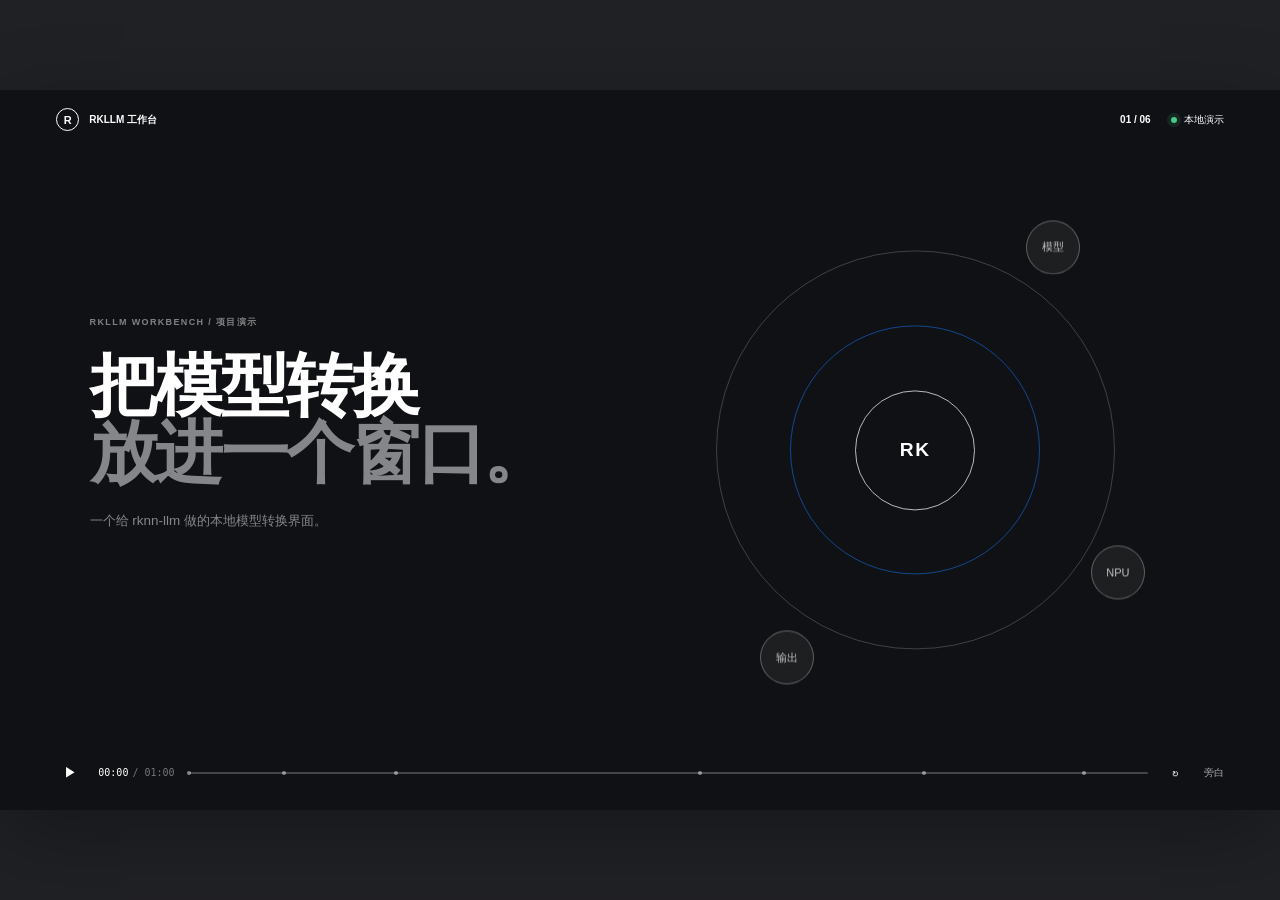
==== promo/index.html @ f56ad66c "新增项目宣传页动画" ====
<!doctype html>
<html lang="zh-CN">
  <head>
    <meta charset="utf-8" />
    <meta name="viewport" content="width=device-width, initial-scale=1" />
    <meta name="theme-color" content="#101114" />
    <title>RKLLM 工作台 | 项目演示</title>
    <link rel="stylesheet" href="style.css" />
  </head>
  <body>
    <main class="presentation" id="presentation" aria-label="RKLLM 工作台项目演示">
      <header class="topbar">
        <a class="brand" href="https://github.com/lhxll07/rknn-llm-gui" target="_blank" rel="noreferrer">
          <span class="brand-mark">R</span>
          <span>RKLLM 工作台</span>
        </a>
        <div class="topbar-meta">
          <span id="scene-counter">01 / 06</span>
          <span class="local-mark"><i></i> 本地演示</span>
        </div>
      </header>

      <section class="stage" id="stage">
        <article class="scene scene-intro is-active" data-start="0" data-end="6">
          <div class="intro-copy">
            <p class="eyebrow">RKLLM WORKBENCH / 项目演示</p>
            <h1>把模型转换<br /><span>放进一个窗口。</span></h1>
            <p class="intro-lead">一个给 rknn-llm 做的本地模型转换界面。</p>
          </div>
          <div class="intro-orbit" aria-hidden="true">
            <div class="orbit-ring ring-one"></div>
            <div class="orbit-ring ring-two"></div>
            <div class="orbit-core">RK</div>
            <span class="orbit-label label-model">模型</span>
            <span class="orbit-label label-device">NPU</span>
            <span class="orbit-label label-output">输出</span>
          </div>
        </article>

        <article class="scene scene-setup" data-start="6" data-end="13">
          <div class="section-copy">
            <p class="eyebrow">从选择开始</p>
            <h2>模型、平台、量化。<br /><em>放在同一个流程里。</em></h2>
            <p>路径不再散落在命令和配置文件之间。</p>
          </div>
          <div class="setup-rail" aria-label="转换设置演示">
            <div class="rail-item rail-model">
              <span class="rail-index">01</span>
              <div><small>模型目录</small><strong>Qwen3.5-0.8B</strong></div>
              <span class="rail-check">✓</span>
            </div>
            <div class="rail-item rail-platform">
              <span class="rail-index">02</span>
              <div><small>目标平台</small><strong>RK3588</strong></div>
              <span class="rail-check">✓</span>
            </div>
            <div class="rail-item rail-quant">
              <span class="rail-index">03</span>
              <div><small>量化方式</small><strong>W8A8</strong></div>
              <span class="rail-check">✓</span>
            </div>
          </div>
        </article>

        <article class="scene scene-text" data-start="13" data-end="32">
          <div class="section-copy scene-copy-light">
            <p class="eyebrow">文本模型</p>
            <h2>选好参数，<br /><em>开始转换。</em></h2>
            <p>日志和状态都在眼前。</p>
          </div>
          <div class="workbench mock-text-workbench" aria-label="文本模型转换界面演示">
            <div class="mock-window-bar">
              <span class="window-dots"><i></i><i></i><i></i></span>
              <span>RKLLM 工作台</span>
              <span class="window-status">本地运行</span>
            </div>
            <div class="mock-window-body">
              <aside class="mock-sidebar">
                <div class="mock-sidebar-title">模型转换</div>
                <div class="mock-field selected-field">
                  <small>模型目录</small>
                  <strong>/models/Qwen3.5-0.8B</strong>
                </div>
                <div class="mock-field">
                  <small>目标平台预设</small>
                  <strong>RK3588 <b>⌄</b></strong>
                </div>
                <div class="mock-field">
                  <small>量化方式</small>
                  <strong>W8A8 <b>⌄</b></strong>
                </div>
                <div class="mock-action">开始转换 <span>↗</span></div>
              </aside>
              <section class="mock-log-panel">
                <div class="mock-panel-heading"><span>任务日志</span><b>转换中</b></div>
                <div class="mock-log">
                  <p class="log-line">$ 加载模型：Qwen3.5-0.8B</p>
                  <p class="log-line">✓ 读取校准数据</p>
                  <p class="log-line">✓ 构建 RKLLM 模型</p>
                  <p class="log-line">正在导出：model.rkllm</p>
                  <p class="log-line log-done">转换完成。</p>
                </div>
                <div class="mock-progress"><span></span></div>
              </section>
            </div>
          </div>
        </article>

        <article class="scene scene-vision" data-start="32" data-end="46">
          <div class="section-copy">
            <p class="eyebrow">视觉模型</p>
            <h2>视觉部分，<br /><em>也放进来。</em></h2>
            <p>同一套界面，完成视觉和语言两部分转换。</p>
          </div>
          <div class="vision-flow" aria-label="视觉模型转换流程">
            <div class="flow-node node-model"><small>输入</small><strong>Qwen3.5</strong><span>模型目录</span></div>
            <div class="flow-line line-one"><i></i></div>
            <div class="flow-node node-onnx"><small>视觉导出</small><strong>ONNX</strong><span>视觉模型</span></div>
            <div class="flow-line line-two"><i></i></div>
            <div class="flow-node node-rknn"><small>芯片转换</small><strong>RKNN</strong><span>RK3588</span></div>
            <div class="flow-branch"><i></i></div>
            <div class="flow-node node-rkllm"><small>语言导出</small><strong>RKLLM</strong><span>量化模型</span></div>
          </div>
        </article>

        <article class="scene scene-recording" data-start="46" data-end="56">
          <div class="section-copy scene-copy-light recording-copy">
            <p class="eyebrow">实际操作</p>
            <h2>从界面开始，<br /><em>到文件结束。</em></h2>
            <p>真实录屏可以放在这里，和动画使用同一套画面比例。</p>
          </div>
          <div class="recording-frame">
            <div class="recording-label"><i></i> 实录片段</div>
            <video id="recording" muted playsinline preload="metadata">
              <source src="assets/workbench-demo.mp4" type="video/mp4" />
            </video>
            <div class="recording-fallback">
              <div class="fallback-top"><span>RKLLM 工作台</span><b>视觉模型</b></div>
              <div class="fallback-content">
                <span class="fallback-chip">Qwen3.5</span>
                <span class="fallback-arrow">→</span>
                <span class="fallback-chip">ONNX</span>
                <span class="fallback-arrow">→</span>
                <span class="fallback-chip">RKNN</span>
                <span class="fallback-arrow">+</span>
                <span class="fallback-chip">RKLLM</span>
              </div>
              <small>将 assets/workbench-demo.mp4 替换为真实录屏</small>
            </div>
          </div>
        </article>

        <article class="scene scene-outro" data-start="56" data-end="60">
          <div class="outro-copy">
            <p class="eyebrow">RKLLM WORKBENCH</p>
            <h2>先把常用流程<br /><span>做简单。</span></h2>
            <p>开源 · 本地运行 · 持续迭代</p>
            <a class="github-link" href="https://github.com/lhxll07/rknn-llm-gui" target="_blank" rel="noreferrer">
              github.com/lhxll07/rknn-llm-gui <span>↗</span>
            </a>
          </div>
          <div class="outro-files" aria-hidden="true">
            <div class="file-card file-onnx"><small>视觉模型</small><strong>model.onnx</strong></div>
            <div class="file-card file-rknn"><small>目标平台</small><strong>model.rknn</strong></div>
            <div class="file-card file-rkllm"><small>语言模型</small><strong>model.rkllm</strong></div>
          </div>
        </article>
      </section>

      <footer class="controls" aria-label="演示控制">
        <button class="icon-button" id="play-button" type="button" aria-label="播放" title="播放">
          <span class="play-icon">▶</span><span class="pause-icon">Ⅱ</span>
        </button>
        <div class="time-readout"><span id="current-time">00:00</span><span>/ 01:00</span></div>
        <div class="timeline" id="timeline" role="slider" aria-label="演示进度" aria-valuemin="0" aria-valuemax="60" aria-valuenow="0" tabindex="0">
          <div class="timeline-track"><span id="timeline-progress"></span></div>
          <div class="timeline-markers" aria-hidden="true"><i style="left: 0%"></i><i style="left: 10%"></i><i style="left: 21.66%"></i><i style="left: 53.33%"></i><i style="left: 76.66%"></i><i style="left: 93.33%"></i></div>
        </div>
        <button class="icon-button" id="replay-button" type="button" aria-label="重新播放" title="重新播放">↻</button>
        <button class="sound-button" id="sound-button" type="button" aria-label="旁白提示" title="旁白提示">旁白</button>
      </footer>
    </main>
    <audio id="voiceover" preload="auto">
      <source src="assets/voiceover.mp3" type="audio/mpeg" />
    </audio>
    <script src="script.js"></script>
  </body>
</html>
---- promo/style.css ----
:root {
  --ink: #101114;
  --ink-soft: #17191e;
  --paper: #f5f5f7;
  --paper-warm: #f1eee8;
  --muted: #86878c;
  --line: rgba(16, 17, 20, 0.14);
  --white-line: rgba(255, 255, 255, 0.18);
  --blue: #1677ff;
  --green: #47c78a;
  --ease: cubic-bezier(0.22, 1, 0.36, 1);
}

* {
  box-sizing: border-box;
}

html,
body {
  width: 100%;
  min-height: 100%;
  margin: 0;
}

body {
  display: grid;
  min-height: 100svh;
  place-items: center;
  overflow: hidden;
  background: #202125;
  color: var(--ink);
  font-family: -apple-system, BlinkMacSystemFont, "SF Pro Display", "Segoe UI", sans-serif;
  letter-spacing: 0;
}

button,
a {
  font: inherit;
}

button {
  cursor: pointer;
}

.presentation {
  position: relative;
  width: min(100vw, 177.7778vh);
  height: min(56.25vw, 100vh);
  min-width: 720px;
  min-height: 405px;
  overflow: hidden;
  background: var(--paper);
  box-shadow: 0 24px 80px rgba(0, 0, 0, 0.3);
  isolation: isolate;
}

.topbar {
  position: absolute;
  z-index: 20;
  top: 0;
  right: 0;
  left: 0;
  display: flex;
  align-items: center;
  justify-content: space-between;
  height: 8.2%;
  padding: 0 4.4%;
  color: var(--ink);
  font-size: clamp(10px, 0.72vw, 14px);
  font-weight: 600;
  transition: color 600ms var(--ease);
}

.presentation:has(.scene-intro.is-active) .topbar,
.presentation:has(.scene-text.is-active) .topbar,
.presentation:has(.scene-recording.is-active) .topbar,
.presentation:has(.scene-outro.is-active) .topbar {
  color: #fff;
}

.brand {
  display: inline-flex;
  align-items: center;
  gap: 10px;
  color: inherit;
  text-decoration: none;
}

.brand-mark {
  display: grid;
  width: 23px;
  height: 23px;
  place-items: center;
  border: 1px solid currentColor;
  border-radius: 50%;
  font-size: 11px;
  font-weight: 700;
}

.topbar-meta {
  display: flex;
  align-items: center;
  gap: 20px;
  color: currentColor;
  font-variant-numeric: tabular-nums;
}

.local-mark {
  display: inline-flex;
  align-items: center;
  gap: 7px;
  color: currentColor;
  font-weight: 500;
}

.local-mark i,
.recording-label i {
  display: inline-block;
  width: 6px;
  height: 6px;
  border-radius: 50%;
  background: var(--green);
  box-shadow: 0 0 0 4px rgba(71, 199, 138, 0.12);
}

.stage {
  position: absolute;
  inset: 0;
}

.scene {
  position: absolute;
  inset: 0;
  display: grid;
  align-items: center;
  padding: 9% 7% 12%;
  opacity: 0;
  pointer-events: none;
  transform: scale(1.015);
  transition: opacity 650ms var(--ease), transform 900ms var(--ease), background-color 650ms var(--ease);
}

.scene.is-active {
  z-index: 2;
  opacity: 1;
  pointer-events: auto;
  transform: scale(1);
}

.scene-intro,
.scene-text,
.scene-recording,
.scene-outro {
  color: #fff;
  background: var(--ink);
}

.scene-setup {
  background: var(--paper-warm);
}

.scene-vision {
  background: var(--paper);
}

.scene-copy-light {
  color: #fff;
}

.intro-copy,
.outro-copy {
  position: relative;
  z-index: 2;
  max-width: 52%;
}

.eyebrow {
  margin: 0 0 24px;
  color: var(--muted);
  font-size: clamp(9px, 0.7vw, 13px);
  font-weight: 700;
  letter-spacing: 0.15em;
  line-height: 1.2;
  text-transform: uppercase;
}

.scene-intro .eyebrow,
.scene-text .eyebrow,
.scene-recording .eyebrow,
.scene-outro .eyebrow {
  color: rgba(255, 255, 255, 0.47);
}

h1,
h2,
p {
  margin-top: 0;
}

h1,
h2 {
  font-weight: 600;
  letter-spacing: -0.035em;
}

h1 {
  margin-bottom: 24px;
  font-size: clamp(42px, 5.3vw, 102px);
  line-height: 0.99;
}

h1 span,
h2 em {
  color: #85868a;
  font-style: normal;
}

h2 {
  margin-bottom: 20px;
  font-size: clamp(34px, 4vw, 76px);
  line-height: 1.02;
}

.intro-lead,
.section-copy > p:last-child,
.outro-copy > p:last-of-type {
  color: var(--muted);
  font-size: clamp(13px, 1.05vw, 20px);
  line-height: 1.5;
}

.intro-copy,
.section-copy,
.outro-copy {
  animation: copy-in 900ms 180ms var(--ease) both;
}

@keyframes copy-in {
  from { opacity: 0; transform: translateY(22px); }
  to { opacity: 1; transform: translateY(0); }
}

.intro-orbit {
  position: absolute;
  top: 50%;
  right: 9%;
  width: 39%;
  aspect-ratio: 1;
  transform: translateY(-50%);
}

.orbit-ring {
  position: absolute;
  inset: 10%;
  border: 1px solid rgba(255, 255, 255, 0.2);
  border-radius: 50%;
  animation: orbit-turn 16s linear infinite;
}

.ring-two {
  inset: 25%;
  border-color: rgba(22, 119, 255, 0.52);
  animation-direction: reverse;
  animation-duration: 11s;
}

.orbit-core {
  position: absolute;
  inset: 38%;
  display: grid;
  place-items: center;
  border: 1px solid rgba(255, 255, 255, 0.7);
  border-radius: 50%;
  color: #fff;
  font-size: clamp(12px, 1.5vw, 28px);
  font-weight: 600;
  letter-spacing: 0.08em;
}

.orbit-label {
  position: absolute;
  display: grid;
  place-items: center;
  width: 54px;
  height: 54px;
  border: 1px solid rgba(255, 255, 255, 0.3);
  border-radius: 50%;
  background: rgba(255, 255, 255, 0.06);
  color: rgba(255, 255, 255, 0.75);
  font-size: 11px;
  backdrop-filter: blur(10px);
}

.label-model { top: 4%; right: 17%; }
.label-device { right: 4%; bottom: 20%; }
.label-output { bottom: 3%; left: 19%; }

@keyframes orbit-turn {
  to { transform: rotate(360deg); }
}

.section-copy {
  position: relative;
  z-index: 3;
  max-width: 35%;
}

.setup-rail {
  position: absolute;
  top: 50%;
  right: 8%;
  display: flex;
  width: 50%;
  flex-direction: column;
  gap: 12px;
  transform: translateY(-50%);
}

.rail-item {
  display: flex;
  align-items: center;
  gap: 18px;
  padding: 21px 24px;
  border: 1px solid rgba(16, 17, 20, 0.14);
  border-radius: 16px;
  background: rgba(255, 255, 255, 0.56);
  box-shadow: 0 12px 30px rgba(67, 61, 47, 0.06);
  opacity: 0;
  transform: translateX(30px);
}

.scene-setup.is-active .rail-item {
  animation: rail-in 700ms var(--ease) forwards;
}

.scene-setup.is-active .rail-platform { animation-delay: 180ms; }
.scene-setup.is-active .rail-quant { animation-delay: 360ms; }

@keyframes rail-in {
  to { opacity: 1; transform: translateX(0); }
}

.rail-index {
  color: #98938a;
  font-size: 11px;
  font-variant-numeric: tabular-nums;
}

.rail-item div {
  display: grid;
  gap: 5px;
  flex: 1;
}

.rail-item small,
.rail-item strong {
  display: block;
}

.rail-item small {
  color: #89857d;
  font-size: 11px;
}

.rail-item strong {
  color: var(--ink);
  font-size: clamp(15px, 1.2vw, 23px);
  font-weight: 600;
}

.rail-check {
  display: grid;
  width: 26px;
  height: 26px;
  place-items: center;
  border-radius: 50%;
  background: #1f9d68;
  color: white;
  font-size: 13px;
}

.workbench {
  position: absolute;
  top: 50%;
  right: 5.5%;
  width: 56%;
  overflow: hidden;
  border: 1px solid rgba(255, 255, 255, 0.19);
  border-radius: 18px;
  background: #191b20;
  box-shadow: 0 28px 65px rgba(0, 0, 0, 0.34);
  transform: translateY(-45%);
}

.mock-window-bar {
  display: flex;
  align-items: center;
  justify-content: space-between;
  height: 42px;
  padding: 0 16px;
  border-bottom: 1px solid rgba(255, 255, 255, 0.1);
  color: rgba(255, 255, 255, 0.5);
  font-size: 11px;
}

.window-dots {
  display: flex;
  gap: 5px;
}

.window-dots i {
  width: 7px;
  height: 7px;
  border-radius: 50%;
  background: rgba(255, 255, 255, 0.26);
}

.window-status {
  color: var(--green);
  font-size: 10px;
}

.mock-window-body {
  display: grid;
  grid-template-columns: 39% 61%;
  min-height: 330px;
}

.mock-sidebar {
  display: flex;
  flex-direction: column;
  gap: 12px;
  padding: 24px 20px;
  border-right: 1px solid rgba(255, 255, 255, 0.1);
}

.mock-sidebar-title {
  margin-bottom: 5px;
  color: white;
  font-size: 14px;
  font-weight: 600;
}

.mock-field {
  display: grid;
  gap: 7px;
  padding: 11px 12px;
  border: 1px solid rgba(255, 255, 255, 0.1);
  border-radius: 9px;
  background: rgba(255, 255, 255, 0.035);
}

.selected-field {
  border-color: rgba(22, 119, 255, 0.72);
}

.mock-field small {
  color: rgba(255, 255, 255, 0.43);
  font-size: 10px;
}

.mock-field strong {
  overflow: hidden;
  color: rgba(255, 255, 255, 0.84);
  font-size: 10px;
  font-weight: 500;
  text-overflow: ellipsis;
  white-space: nowrap;
}

.mock-field b {
  float: right;
  color: rgba(255, 255, 255, 0.38);
  font-size: 13px;
}

.mock-action {
  display: flex;
  align-items: center;
  justify-content: space-between;
  margin-top: auto;
  padding: 12px 13px;
  border-radius: 9px;
  background: var(--blue);
  color: white;
  font-size: 11px;
  font-weight: 600;
}

.mock-action span {
  font-size: 15px;
}

.mock-log-panel {
  display: flex;
  flex-direction: column;
  padding: 24px 20px;
}

.mock-panel-heading {
  display: flex;
  justify-content: space-between;
  padding-bottom: 15px;
  border-bottom: 1px solid rgba(255, 255, 255, 0.1);
  color: rgba(255, 255, 255, 0.78);
  font-size: 12px;
}

.mock-panel-heading b {
  color: var(--green);
  font-size: 10px;
  font-weight: 500;
}

.mock-log {
  display: grid;
  align-content: start;
  gap: 13px;
  padding: 23px 0;
  color: rgba(255, 255, 255, 0.5);
  font-family: "SFMono-Regular", Consolas, monospace;
  font-size: 10px;
  line-height: 1.3;
}

.log-line {
  margin: 0;
  opacity: 0;
  transform: translateY(7px);
}

.scene-text.is-active .log-line {
  animation: log-in 400ms var(--ease) forwards;
}

.scene-text.is-active .log-line:nth-child(1) { animation-delay: 600ms; }
.scene-text.is-active .log-line:nth-child(2) { animation-delay: 1100ms; }
.scene-text.is-active .log-line:nth-child(3) { animation-delay: 1700ms; }
.scene-text.is-active .log-line:nth-child(4) { animation-delay: 2400ms; }
.scene-text.is-active .log-line:nth-child(5) { animation-delay: 3100ms; }

.log-done {
  color: var(--green);
}

@keyframes log-in {
  to { opacity: 1; transform: translateY(0); }
}

.mock-progress {
  height: 2px;
  overflow: hidden;
  border-radius: 2px;
  background: rgba(255, 255, 255, 0.13);
}

.mock-progress span {
  display: block;
  width: 0;
  height: 100%;
  background: var(--blue);
}

.scene-text.is-active .mock-progress span {
  animation: progress-in 10s 400ms linear forwards;
}

@keyframes progress-in {
  to { width: 100%; }
}

.vision-flow {
  position: absolute;
  top: 50%;
  right: 7%;
  width: 53%;
  height: 49%;
  transform: translateY(-50%);
}

.flow-node {
  position: absolute;
  display: grid;
  width: 26%;
  min-height: 112px;
  align-content: center;
  gap: 8px;
  padding: 15px;
  border: 1px solid var(--line);
  border-radius: 15px;
  background: rgba(255, 255, 255, 0.62);
  box-shadow: 0 16px 35px rgba(27, 31, 38, 0.06);
  opacity: 0;
  transform: translateY(14px);
}

.scene-vision.is-active .flow-node {
  animation: node-in 700ms var(--ease) forwards;
}

.scene-vision.is-active .node-model { animation-delay: 250ms; }
.scene-vision.is-active .node-onnx { animation-delay: 650ms; }
.scene-vision.is-active .node-rknn { animation-delay: 1050ms; }
.scene-vision.is-active .node-rkllm { animation-delay: 1450ms; }

.node-model { top: 14%; left: 0; }
.node-onnx { top: 14%; left: 36%; }
.node-rknn { top: 14%; right: 0; }
.node-rkllm { right: 0; bottom: 0; }

.flow-node small {
  color: #898a90;
  font-size: 9px;
}

.flow-node strong {
  font-size: clamp(15px, 1.35vw, 25px);
  font-weight: 600;
}

.flow-node span {
  color: #777980;
  font-size: 10px;
}

@keyframes node-in {
  to { opacity: 1; transform: translateY(0); }
}

.flow-line,
.flow-branch {
  position: absolute;
  height: 1px;
  overflow: hidden;
  background: var(--line);
}

.flow-line i,
.flow-branch i {
  display: block;
  width: 0;
  height: 100%;
  background: var(--blue);
}

.line-one { top: 31%; left: 26%; width: 10%; }
.line-two { top: 31%; right: 26%; width: 10%; }
.flow-branch { right: 13%; bottom: 26%; width: 1px; height: 18%; }

.scene-vision.is-active .flow-line i,
.scene-vision.is-active .flow-branch i {
  animation: line-in 500ms 500ms var(--ease) forwards;
}

.scene-vision.is-active .line-two i { animation-delay: 900ms; }
.scene-vision.is-active .flow-branch i { animation-delay: 1300ms; }

@keyframes line-in {
  to { width: 100%; }
}

.flow-branch i {
  width: 100%;
  height: 0;
}

.scene-vision.is-active .flow-branch i {
  animation-name: branch-in;
}

@keyframes branch-in {
  to { height: 100%; }
}

.recording-frame {
  position: absolute;
  top: 50%;
  right: 5.5%;
  width: 53%;
  overflow: hidden;
  border: 1px solid rgba(255, 255, 255, 0.18);
  border-radius: 17px;
  background: #1b1d22;
  box-shadow: 0 25px 60px rgba(0, 0, 0, 0.36);
  transform: translateY(-46%);
}

.recording-label {
  position: absolute;
  z-index: 2;
  top: 14px;
  right: 16px;
  display: flex;
  align-items: center;
  gap: 8px;
  padding: 6px 9px;
  border: 1px solid rgba(255, 255, 255, 0.18);
  border-radius: 20px;
  background: rgba(16, 17, 20, 0.68);
  color: rgba(255, 255, 255, 0.76);
  font-size: 10px;
  backdrop-filter: blur(12px);
}

#recording {
  display: none;
  width: 100%;
  aspect-ratio: 16 / 9;
  object-fit: cover;
}

.recording-frame.has-video #recording {
  display: block;
}

.recording-frame.has-video .recording-fallback {
  display: none;
}

.recording-fallback {
  display: grid;
  aspect-ratio: 16 / 9;
  align-content: center;
  gap: 28px;
  padding: 28px;
  background: #1b1d22;
}

.fallback-top {
  display: flex;
  justify-content: space-between;
  color: rgba(255, 255, 255, 0.7);
  font-size: 12px;
}

.fallback-top b {
  color: var(--green);
  font-size: 10px;
  font-weight: 500;
}

.fallback-content {
  display: flex;
  align-items: center;
  justify-content: center;
  gap: 9px;
  color: rgba(255, 255, 255, 0.42);
}

.fallback-chip {
  padding: 13px 12px;
  border: 1px solid rgba(255, 255, 255, 0.17);
  border-radius: 9px;
  color: rgba(255, 255, 255, 0.82);
  font-size: 11px;
}

.fallback-arrow {
  font-size: 14px;
}

.recording-fallback small {
  color: rgba(255, 255, 255, 0.31);
  font-size: 9px;
  text-align: center;
}

.outro-copy {
  max-width: 50%;
}

.outro-copy h2 {
  margin-bottom: 25px;
  font-size: clamp(38px, 4.7vw, 88px);
}

.github-link {
  display: inline-flex;
  gap: 14px;
  margin-top: 27px;
  color: #fff;
  font-size: clamp(12px, 0.9vw, 17px);
  text-decoration: none;
}

.github-link span {
  color: var(--blue);
}

.outro-files {
  position: absolute;
  top: 50%;
  right: 8%;
  display: grid;
  width: 37%;
  gap: 11px;
  transform: translateY(-50%);
}

.file-card {
  display: flex;
  align-items: center;
  justify-content: space-between;
  padding: 19px 21px;
  border: 1px solid rgba(255, 255, 255, 0.14);
  border-radius: 13px;
  background: rgba(255, 255, 255, 0.06);
  opacity: 0;
  transform: translateX(26px);
}

.scene-outro.is-active .file-card {
  animation: file-in 600ms var(--ease) forwards;
}

.scene-outro.is-active .file-rknn { animation-delay: 130ms; }
.scene-outro.is-active .file-rkllm { animation-delay: 260ms; }

@keyframes file-in {
  to { opacity: 1; transform: translateX(0); }
}

.file-card small {
  color: rgba(255, 255, 255, 0.43);
  font-size: 10px;
}

.file-card strong {
  color: rgba(255, 255, 255, 0.86);
  font-family: "SFMono-Regular", Consolas, monospace;
  font-size: 11px;
  font-weight: 500;
}

.controls {
  position: absolute;
  z-index: 30;
  right: 4.4%;
  bottom: 3.2%;
  left: 4.4%;
  display: flex;
  align-items: center;
  gap: 14px;
  color: var(--ink);
  transition: color 600ms var(--ease);
}

.presentation:has(.scene-intro.is-active) .controls,
.presentation:has(.scene-text.is-active) .controls,
.presentation:has(.scene-recording.is-active) .controls,
.presentation:has(.scene-outro.is-active) .controls {
  color: #fff;
}

.icon-button,
.sound-button {
  display: inline-grid;
  flex: 0 0 auto;
  place-items: center;
  border: 0;
  background: transparent;
  color: currentColor;
}

.icon-button {
  width: 28px;
  height: 28px;
  padding: 0;
  font-size: 13px;
}

.icon-button:hover,
.sound-button:hover {
  color: var(--blue);
}

.pause-icon {
  display: none;
  font-size: 15px;
  letter-spacing: -3px;
}

.presentation.is-playing .play-icon {
  display: none;
}

.presentation.is-playing .pause-icon {
  display: block;
}

.time-readout {
  display: flex;
  flex: 0 0 auto;
  gap: 4px;
  color: currentColor;
  font-family: "SFMono-Regular", Consolas, monospace;
  font-size: 10px;
  font-variant-numeric: tabular-nums;
}

.time-readout span:last-child {
  opacity: 0.42;
}

.timeline {
  position: relative;
  display: flex;
  flex: 1 1 auto;
  align-items: center;
  height: 28px;
  outline: none;
}

.timeline-track {
  position: relative;
  width: 100%;
  height: 2px;
  overflow: hidden;
  border-radius: 2px;
  background: currentColor;
  opacity: 0.22;
}

.timeline-track span {
  display: block;
  width: 0;
  height: 100%;
  background: currentColor;
  opacity: 1;
}

.timeline-markers {
  position: absolute;
  right: 0;
  left: 0;
  height: 12px;
  pointer-events: none;
}

.timeline-markers i {
  position: absolute;
  top: 50%;
  width: 4px;
  height: 4px;
  border-radius: 50%;
  background: currentColor;
  opacity: 0.48;
  transform: translate(-50%, -50%);
}

.sound-button {
  padding: 0;
  font-size: 10px;
  opacity: 0.65;
}

.sound-button.is-muted::after {
  content: " · 无音频";
  color: #9a9ba0;
}

@media (max-width: 900px) {
  .presentation {
    min-width: 0;
    min-height: 0;
  }

  .section-copy,
  .intro-copy,
  .outro-copy {
    max-width: 46%;
  }

  .mock-window-body {
    min-height: 270px;
  }

  .mock-sidebar {
    padding: 17px 13px;
  }

  .mock-log-panel {
    padding: 17px 13px;
  }
}

@media (max-width: 680px) {
  body {
    overflow: auto;
    background: var(--ink);
  }

  .presentation {
    width: 100vw;
    height: 100svh;
    min-height: 560px;
    aspect-ratio: auto;
  }

  .topbar {
    height: 9%;
    padding: 0 7%;
  }

  .topbar-meta {
    gap: 9px;
  }

  .local-mark {
    display: none;
  }

  .scene {
    display: block;
    padding: 16% 8% 18%;
  }

  .intro-copy,
  .section-copy,
  .outro-copy {
    max-width: 100%;
  }

  h1 {
    margin-top: 18vh;
    font-size: 13vw;
  }

  h2 {
    margin-top: 11vh;
    font-size: 11vw;
  }

  .intro-orbit {
    top: auto;
    right: 14%;
    bottom: 18%;
    width: 42%;
    transform: none;
  }

  .orbit-label {
    width: 38px;
    height: 38px;
    font-size: 8px;
  }

  .setup-rail,
  .vision-flow,
  .workbench,
  .recording-frame,
  .outro-files {
    position: absolute;
    top: auto;
    right: 8%;
    bottom: 15%;
    width: 84%;
    transform: none;
  }

  .setup-rail {
    gap: 8px;
  }

  .rail-item {
    padding: 13px 15px;
  }

  .workbench {
    bottom: 16%;
  }

  .mock-window-body {
    min-height: 220px;
  }

  .mock-sidebar {
    gap: 7px;
    padding: 13px 10px;
  }

  .mock-log-panel {
    padding: 13px 10px;
  }

  .mock-field {
    padding: 7px;
  }

  .mock-log {
    gap: 8px;
    padding: 14px 0;
    font-size: 8px;
  }

  .vision-flow {
    height: 41%;
  }

  .flow-node {
    min-height: 75px;
    padding: 9px;
  }

  .recording-copy {
    display: none;
  }

  .recording-frame {
    bottom: 24%;
  }

  .outro-copy {
    margin-top: 11vh;
  }

  .outro-files {
    bottom: 18%;
    width: 84%;
  }

  .file-card {
    padding: 14px;
  }

  .controls {
    right: 7%;
    bottom: 6%;
    left: 7%;
    gap: 8px;
  }

  .sound-button {
    display: none;
  }
}

@media (prefers-reduced-motion: reduce) {
  *,
  *::before,
  *::after {
    animation-duration: 1ms !important;
    animation-iteration-count: 1 !important;
    scroll-behavior: auto !important;
    transition-duration: 1ms !important;
  }
}
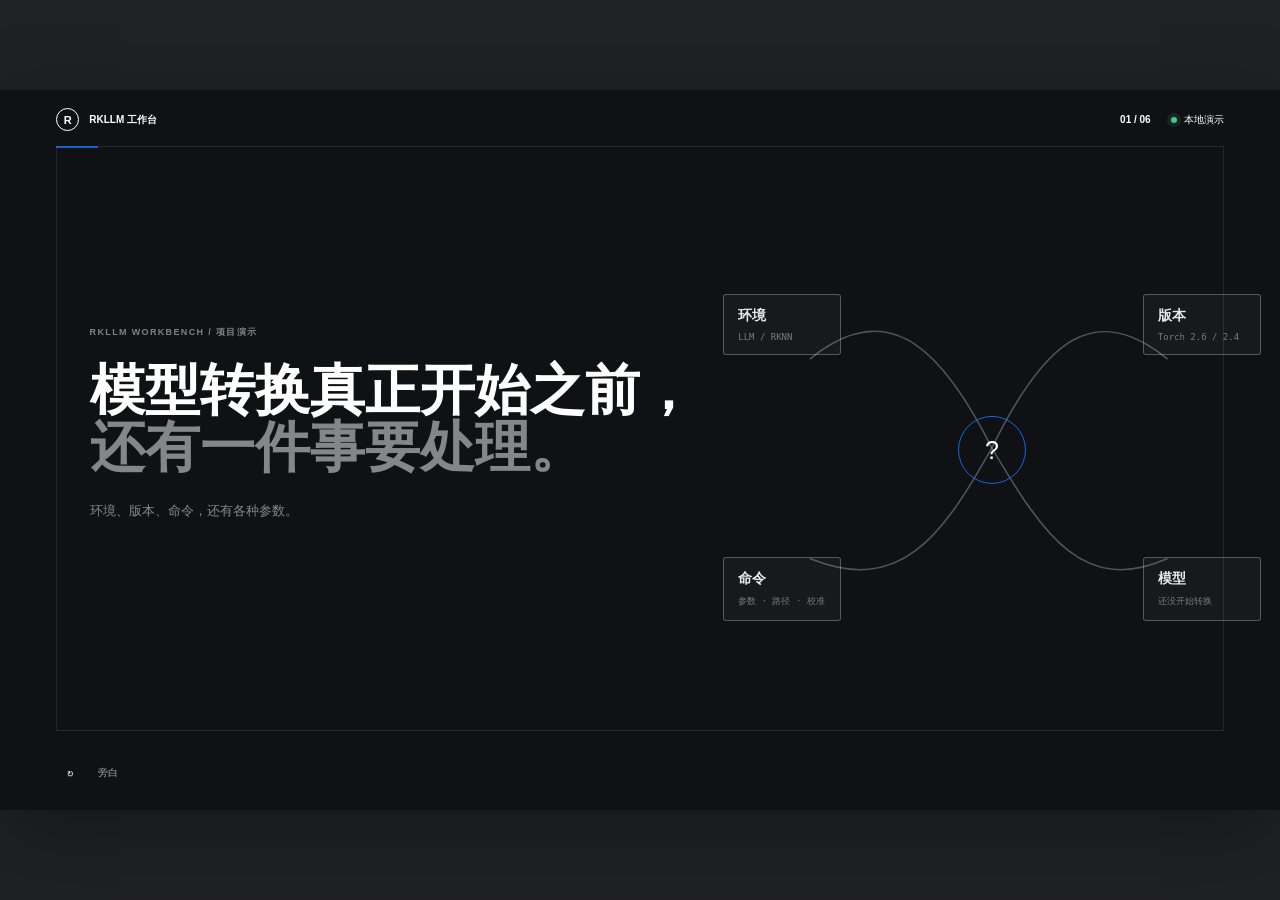
==== commit 8ccd231a: "修复 GUI 转换流程并完善宣传页 GUI 修复：\n- 转换 worker 使用独立进程组，停止任务时同时终止视觉转换产生的子进程\n- 处理任务取消、异常和进程回收，避免后台残留任务及错误的运行状" ====
--- a/promo/index.html
+++ b/promo/index.html
@@ -21,52 +21,57 @@
       </header>
 
       <section class="stage" id="stage">
-        <article class="scene scene-intro is-active" data-start="0" data-end="6">
+        <article class="scene scene-intro is-active" data-start="0" data-end="7">
           <div class="intro-copy">
             <p class="eyebrow">RKLLM WORKBENCH / 项目演示</p>
-            <h1>把模型转换<br /><span>放进一个窗口。</span></h1>
-            <p class="intro-lead">一个给 rknn-llm 做的本地模型转换界面。</p>
-          </div>
-          <div class="intro-orbit" aria-hidden="true">
-            <div class="orbit-ring ring-one"></div>
-            <div class="orbit-ring ring-two"></div>
-            <div class="orbit-core">RK</div>
-            <span class="orbit-label label-model">模型</span>
-            <span class="orbit-label label-device">NPU</span>
-            <span class="orbit-label label-output">输出</span>
-          </div>
-        </article>
-
-        <article class="scene scene-setup" data-start="6" data-end="13">
+            <h1>模型转换真正开始之前，<br /><span>还有一件事要处理。</span></h1>
+            <p class="intro-lead">环境、版本、命令，还有各种参数。</p>
+          </div>
+          <div class="intro-orbit problem-map" aria-hidden="true">
+            <svg viewBox="0 0 520 360" role="presentation">
+              <path class="map-path path-env" d="M84 92 C155 34 207 72 260 178" />
+              <path class="map-path path-version" d="M430 92 C360 35 312 72 260 178" />
+              <path class="map-path path-command" d="M84 285 C170 320 211 266 260 178" />
+              <path class="map-path path-model" d="M430 285 C350 320 312 266 260 178" />
+            </svg>
+            <div class="map-node map-env"><b>环境</b><small>LLM / RKNN</small></div>
+            <div class="map-node map-version"><b>版本</b><small>Torch 2.6 / 2.4</small></div>
+            <div class="map-node map-command"><b>命令</b><small>参数 · 路径 · 校准</small></div>
+            <div class="map-node map-model"><b>模型</b><small>还没开始转换</small></div>
+            <div class="map-center">?</div>
+          </div>
+        </article>
+
+        <article class="scene scene-setup" data-start="7" data-end="16">
           <div class="section-copy">
-            <p class="eyebrow">从选择开始</p>
-            <h2>模型、平台、量化。<br /><em>放在同一个流程里。</em></h2>
-            <p>路径不再散落在命令和配置文件之间。</p>
+            <p class="eyebrow">把准备工作收起来</p>
+            <h2>本来是不同的工具，<br /><em>最后却要一起工作。</em></h2>
+            <p>少一个环节，都可能影响最后的转换。</p>
           </div>
           <div class="setup-rail" aria-label="转换设置演示">
             <div class="rail-item rail-model">
               <span class="rail-index">01</span>
-              <div><small>模型目录</small><strong>Qwen3.5-0.8B</strong></div>
+              <div><small>语言环境</small><strong>Torch 2.6.0</strong></div>
               <span class="rail-check">✓</span>
             </div>
             <div class="rail-item rail-platform">
               <span class="rail-index">02</span>
-              <div><small>目标平台</small><strong>RK3588</strong></div>
+              <div><small>视觉环境</small><strong>RKNN Toolkit2</strong></div>
               <span class="rail-check">✓</span>
             </div>
             <div class="rail-item rail-quant">
               <span class="rail-index">03</span>
-              <div><small>量化方式</small><strong>W8A8</strong></div>
+              <div><small>转换参数</small><strong>RK3588 · W8A8</strong></div>
               <span class="rail-check">✓</span>
             </div>
           </div>
         </article>
 
-        <article class="scene scene-text" data-start="13" data-end="32">
+        <article class="scene scene-text" data-start="16" data-end="30">
           <div class="section-copy scene-copy-light">
             <p class="eyebrow">文本模型</p>
-            <h2>选好参数，<br /><em>开始转换。</em></h2>
-            <p>日志和状态都在眼前。</p>
+            <h2>把常用流程，<br /><em>放到同一个界面。</em></h2>
+            <p>选择模型、平台和量化方式，直接查看转换过程。</p>
           </div>
           <div class="workbench mock-text-workbench" aria-label="文本模型转换界面演示">
             <div class="mock-window-bar">
@@ -100,17 +105,23 @@
                   <p class="log-line">正在导出：model.rkllm</p>
                   <p class="log-line log-done">转换完成。</p>
                 </div>
-                <div class="mock-progress"><span></span></div>
               </section>
             </div>
           </div>
-        </article>
-
-        <article class="scene scene-vision" data-start="32" data-end="46">
+          <figure class="clip-frame clip-text" data-reveal="1.2">
+            <div class="recording-label"><i></i> 实录 · 文本转换</div>
+            <video class="clip-video" data-recording-video data-rate="2.46" muted playsinline preload="auto">
+              <source src="assets/text-convert.mp4" type="video/mp4" />
+            </video>
+            <span class="privacy-mask mask-model-path" aria-hidden="true"></span>
+          </figure>
+        </article>
+
+        <article class="scene scene-vision" data-start="30" data-end="38">
           <div class="section-copy">
             <p class="eyebrow">视觉模型</p>
-            <h2>视觉部分，<br /><em>也放进来。</em></h2>
-            <p>同一套界面，完成视觉和语言两部分转换。</p>
+            <h2>视觉模型，<br /><em>也是同一套流程。</em></h2>
+            <p>先生成 ONNX，再转换 RKNN，最后处理 RKLLM。</p>
           </div>
           <div class="vision-flow" aria-label="视觉模型转换流程">
             <div class="flow-node node-model"><small>输入</small><strong>Qwen3.5</strong><span>模型目录</span></div>
@@ -121,40 +132,51 @@
             <div class="flow-branch"><i></i></div>
             <div class="flow-node node-rkllm"><small>语言导出</small><strong>RKLLM</strong><span>量化模型</span></div>
           </div>
-        </article>
-
-        <article class="scene scene-recording" data-start="46" data-end="56">
+          <figure class="clip-frame clip-vision" data-reveal="0.9">
+            <div class="recording-label"><i></i> 实录 · 视觉转换</div>
+            <video class="clip-video" data-recording-video data-rate="2.1" muted playsinline preload="auto">
+              <source src="assets/vision-convert.mp4" type="video/mp4" />
+            </video>
+            <span class="privacy-mask mask-model-path" aria-hidden="true"></span>
+          </figure>
+        </article>
+
+        <article class="scene scene-recording" data-start="38" data-end="45">
           <div class="section-copy scene-copy-light recording-copy">
-            <p class="eyebrow">实际操作</p>
-            <h2>从界面开始，<br /><em>到文件结束。</em></h2>
-            <p>真实录屏可以放在这里，和动画使用同一套画面比例。</p>
-          </div>
-          <div class="recording-frame">
-            <div class="recording-label"><i></i> 实录片段</div>
-            <video id="recording" muted playsinline preload="metadata">
-              <source src="assets/workbench-demo.mp4" type="video/mp4" />
-            </video>
+            <p class="eyebrow">安装与环境</p>
+            <h2>小白也能开始，<br /><em>环境交给工作台。</em></h2>
+            <p>一键安装，自动管理环境和依赖。</p>
+            <div class="scene-tags" aria-label="环境特点">
+              <span>本地运行</span>
+              <span>自动检测</span>
+              <span>Linux / WSL2</span>
+            </div>
+          </div>
+          <div class="recording-frame" data-reveal="1.1">
+            <div class="recording-label"><i></i> 实录 · 环境检查</div>
+            <video class="clip-video" data-recording-video data-rate="1" muted playsinline preload="auto">
+              <source src="assets/environment.mp4" type="video/mp4" />
+            </video>
+            <span class="privacy-mask mask-environment-paths" aria-hidden="true"></span>
             <div class="recording-fallback">
-              <div class="fallback-top"><span>RKLLM 工作台</span><b>视觉模型</b></div>
+              <div class="fallback-top"><span>安装 RKLLM 工作台</span><b>自动准备环境</b></div>
               <div class="fallback-content">
-                <span class="fallback-chip">Qwen3.5</span>
-                <span class="fallback-arrow">→</span>
-                <span class="fallback-chip">ONNX</span>
-                <span class="fallback-arrow">→</span>
-                <span class="fallback-chip">RKNN</span>
+                <span class="fallback-chip">语言环境</span>
                 <span class="fallback-arrow">+</span>
-                <span class="fallback-chip">RKLLM</span>
+                <span class="fallback-chip">视觉环境</span>
+                <span class="fallback-arrow">✓</span>
+                <span class="fallback-chip">开始使用</span>
               </div>
-              <small>将 assets/workbench-demo.mp4 替换为真实录屏</small>
-            </div>
-          </div>
-        </article>
-
-        <article class="scene scene-outro" data-start="56" data-end="60">
+              <small>Linux / WSL2 · 本地运行</small>
+            </div>
+          </div>
+        </article>
+
+        <article class="scene scene-outro" data-start="45" data-end="51">
           <div class="outro-copy">
             <p class="eyebrow">RKLLM WORKBENCH</p>
-            <h2>先把常用流程<br /><span>做简单。</span></h2>
-            <p>开源 · 本地运行 · 持续迭代</p>
+            <h2>目前还是 Demo，<br /><span>但常用流程已经跑通。</span></h2>
+            <p>项目已经开源，链接放在简介里。</p>
             <a class="github-link" href="https://github.com/lhxll07/rknn-llm-gui" target="_blank" rel="noreferrer">
               github.com/lhxll07/rknn-llm-gui <span>↗</span>
             </a>
@@ -164,18 +186,18 @@
             <div class="file-card file-rknn"><small>目标平台</small><strong>model.rknn</strong></div>
             <div class="file-card file-rkllm"><small>语言模型</small><strong>model.rkllm</strong></div>
           </div>
+          <figure class="clip-frame clip-output" data-reveal="0.75">
+            <div class="recording-label"><i></i> 实录 · 输出文件</div>
+            <video class="clip-video" data-recording-video data-rate="2.5" muted playsinline preload="auto">
+              <source src="assets/output.mp4" type="video/mp4" />
+            </video>
+            <span class="privacy-mask mask-file-path" aria-hidden="true"></span>
+            <span class="privacy-mask mask-output-form-paths" aria-hidden="true"></span>
+          </figure>
         </article>
       </section>
 
       <footer class="controls" aria-label="演示控制">
-        <button class="icon-button" id="play-button" type="button" aria-label="播放" title="播放">
-          <span class="play-icon">▶</span><span class="pause-icon">Ⅱ</span>
-        </button>
-        <div class="time-readout"><span id="current-time">00:00</span><span>/ 01:00</span></div>
-        <div class="timeline" id="timeline" role="slider" aria-label="演示进度" aria-valuemin="0" aria-valuemax="60" aria-valuenow="0" tabindex="0">
-          <div class="timeline-track"><span id="timeline-progress"></span></div>
-          <div class="timeline-markers" aria-hidden="true"><i style="left: 0%"></i><i style="left: 10%"></i><i style="left: 21.66%"></i><i style="left: 53.33%"></i><i style="left: 76.66%"></i><i style="left: 93.33%"></i></div>
-        </div>
         <button class="icon-button" id="replay-button" type="button" aria-label="重新播放" title="重新播放">↻</button>
         <button class="sound-button" id="sound-button" type="button" aria-label="旁白提示" title="旁白提示">旁白</button>
       </footer>
--- a/promo/style.css
+++ b/promo/style.css
@@ -140,6 +140,27 @@
   transition: opacity 650ms var(--ease), transform 900ms var(--ease), background-color 650ms var(--ease);
 }
 
+.scene::before {
+  position: absolute;
+  z-index: 0;
+  inset: 7.8% 4.4% 11%;
+  border: 1px solid rgba(255, 255, 255, 0.085);
+  content: "";
+  pointer-events: none;
+}
+
+.scene::after {
+  position: absolute;
+  z-index: 0;
+  top: 7.8%;
+  left: 4.4%;
+  width: 42px;
+  height: 8px;
+  border-top: 2px solid rgba(22, 119, 255, 0.78);
+  content: "";
+  pointer-events: none;
+}
+
 .scene.is-active {
   z-index: 2;
   opacity: 1;
@@ -172,6 +193,10 @@
   position: relative;
   z-index: 2;
   max-width: 52%;
+}
+
+.intro-copy {
+  max-width: 50%;
 }
 
 .eyebrow {
@@ -200,13 +225,16 @@
 h1,
 h2 {
   font-weight: 600;
-  letter-spacing: -0.035em;
+  letter-spacing: 0;
+  overflow-wrap: normal;
+  word-break: keep-all;
+  text-wrap: balance;
 }
 
 h1 {
   margin-bottom: 24px;
-  font-size: clamp(42px, 5.3vw, 102px);
-  line-height: 0.99;
+  font-size: clamp(42px, 4.3vw, 86px);
+  line-height: 1.04;
 }
 
 h1 span,
@@ -217,16 +245,32 @@
 
 h2 {
   margin-bottom: 20px;
-  font-size: clamp(34px, 4vw, 76px);
-  line-height: 1.02;
+  font-size: clamp(34px, 3.3vw, 64px);
+  line-height: 1.1;
 }
 
 .intro-lead,
-.section-copy > p:last-child,
+.section-copy > p:last-of-type,
 .outro-copy > p:last-of-type {
   color: var(--muted);
   font-size: clamp(13px, 1.05vw, 20px);
   line-height: 1.5;
+}
+
+.scene-tags {
+  display: flex;
+  flex-wrap: wrap;
+  gap: 8px;
+  margin-top: 28px;
+}
+
+.scene-tags span {
+  padding: 7px 9px;
+  border: 1px solid rgba(255, 255, 255, 0.17);
+  color: rgba(255, 255, 255, 0.52);
+  font-family: "SFMono-Regular", Consolas, monospace;
+  font-size: 9px;
+  line-height: 1;
 }
 
 .intro-copy,
@@ -305,12 +349,19 @@
   max-width: 35%;
 }
 
+.scene-setup .section-copy,
+.scene-text .section-copy,
+.scene-vision .section-copy,
+.scene-recording .section-copy {
+  max-width: 31%;
+}
+
 .setup-rail {
   position: absolute;
   top: 50%;
-  right: 8%;
-  display: flex;
-  width: 50%;
+  right: 3.5%;
+  display: flex;
+  width: 58%;
   flex-direction: column;
   gap: 12px;
   transform: translateY(-50%);
@@ -382,14 +433,15 @@
 .workbench {
   position: absolute;
   top: 50%;
-  right: 5.5%;
-  width: 56%;
+  right: 3.5%;
+  width: 61%;
   overflow: hidden;
   border: 1px solid rgba(255, 255, 255, 0.19);
   border-radius: 18px;
   background: #191b20;
   box-shadow: 0 28px 65px rgba(0, 0, 0, 0.34);
   transform: translateY(-45%);
+  transition: opacity 650ms var(--ease), transform 800ms var(--ease);
 }
 
 .mock-window-bar {
@@ -547,35 +599,14 @@
   to { opacity: 1; transform: translateY(0); }
 }
 
-.mock-progress {
-  height: 2px;
-  overflow: hidden;
-  border-radius: 2px;
-  background: rgba(255, 255, 255, 0.13);
-}
-
-.mock-progress span {
-  display: block;
-  width: 0;
-  height: 100%;
-  background: var(--blue);
-}
-
-.scene-text.is-active .mock-progress span {
-  animation: progress-in 10s 400ms linear forwards;
-}
-
-@keyframes progress-in {
-  to { width: 100%; }
-}
-
 .vision-flow {
   position: absolute;
   top: 50%;
-  right: 7%;
-  width: 53%;
+  right: 4%;
+  width: 58%;
   height: 49%;
   transform: translateY(-50%);
+  transition: opacity 650ms var(--ease), transform 800ms var(--ease);
 }
 
 .flow-node {
@@ -675,14 +706,126 @@
 .recording-frame {
   position: absolute;
   top: 50%;
-  right: 5.5%;
-  width: 53%;
+  right: 3.5%;
+  width: 59%;
   overflow: hidden;
   border: 1px solid rgba(255, 255, 255, 0.18);
   border-radius: 17px;
   background: #1b1d22;
   box-shadow: 0 25px 60px rgba(0, 0, 0, 0.36);
   transform: translateY(-46%);
+}
+
+.scene-recording .recording-frame {
+  opacity: 0.18;
+  pointer-events: none;
+  transition: opacity 750ms var(--ease), transform 900ms var(--ease);
+}
+
+.scene-recording.show-recording .recording-frame {
+  opacity: 1;
+  pointer-events: auto;
+  transform: translateY(-46%) scale(1);
+}
+
+.clip-frame {
+  position: absolute;
+  top: 50%;
+  right: 3.5%;
+  width: 62%;
+  margin: 0;
+  overflow: hidden;
+  border: 1px solid rgba(255, 255, 255, 0.2);
+  border-radius: 17px;
+  background: #f2f3f5;
+  box-shadow: 0 25px 60px rgba(0, 0, 0, 0.36);
+  opacity: 0;
+  pointer-events: none;
+  transform: translateY(-45%) scale(0.985);
+  transition: opacity 750ms var(--ease), transform 900ms var(--ease);
+}
+
+.clip-frame .recording-label {
+  z-index: 3;
+}
+
+.privacy-mask {
+  position: absolute;
+  z-index: 2;
+  border-radius: 4px;
+  background: rgba(255, 255, 255, 0.16);
+  backdrop-filter: blur(7px);
+  pointer-events: none;
+}
+
+.mask-model-path {
+  top: 29%;
+  left: 0;
+  width: 49%;
+  height: 13%;
+}
+
+.mask-environment-paths {
+  top: 33%;
+  left: 0;
+  width: 49%;
+  height: 27%;
+}
+
+.mask-file-path {
+  top: 13%;
+  left: 21%;
+  width: 59%;
+  height: 11%;
+}
+
+.mask-output-form-paths {
+  top: 45%;
+  left: 0;
+  width: 43%;
+  height: 42%;
+}
+
+.clip-video {
+  display: block;
+  width: 100%;
+  aspect-ratio: 16 / 9;
+  object-fit: cover;
+  background: #eef0f3;
+  transform: translateY(-6%) scale(1.2);
+}
+
+.scene.show-recording .clip-frame {
+  opacity: 1;
+  pointer-events: auto;
+  transform: translateY(-45%) scale(1);
+}
+
+.scene-text.show-recording .mock-text-workbench,
+.scene-outro.show-recording .outro-files {
+  opacity: 0;
+  pointer-events: none;
+  transform: translateY(-45%) scale(0.985);
+}
+
+.scene-vision.show-recording .vision-flow {
+  opacity: 0;
+  pointer-events: none;
+  transform: translateY(-50%) scale(0.985);
+}
+
+.scene-text .clip-frame,
+.scene-vision .clip-frame {
+  width: 62%;
+}
+
+.scene-outro .clip-frame {
+  width: 43%;
+  transform: translateY(-50%) scale(0.985);
+}
+
+.scene-outro.show-recording .clip-frame {
+  transform: translateY(-50%) scale(1);
 }
 
 .recording-label {
@@ -702,14 +845,11 @@
   backdrop-filter: blur(12px);
 }
 
-#recording {
+.recording-frame .clip-video {
   display: none;
-  width: 100%;
-  aspect-ratio: 16 / 9;
-  object-fit: cover;
-}
-
-.recording-frame.has-video #recording {
+}
+
+.recording-frame.has-video .clip-video {
   display: block;
 }
 
@@ -771,7 +911,8 @@
 
 .outro-copy h2 {
   margin-bottom: 25px;
-  font-size: clamp(38px, 4.7vw, 88px);
+  font-size: clamp(38px, 3.7vw, 72px);
+  line-height: 1.08;
 }
 
 .github-link {
@@ -874,80 +1015,6 @@
   color: var(--blue);
 }
 
-.pause-icon {
-  display: none;
-  font-size: 15px;
-  letter-spacing: -3px;
-}
-
-.presentation.is-playing .play-icon {
-  display: none;
-}
-
-.presentation.is-playing .pause-icon {
-  display: block;
-}
-
-.time-readout {
-  display: flex;
-  flex: 0 0 auto;
-  gap: 4px;
-  color: currentColor;
-  font-family: "SFMono-Regular", Consolas, monospace;
-  font-size: 10px;
-  font-variant-numeric: tabular-nums;
-}
-
-.time-readout span:last-child {
-  opacity: 0.42;
-}
-
-.timeline {
-  position: relative;
-  display: flex;
-  flex: 1 1 auto;
-  align-items: center;
-  height: 28px;
-  outline: none;
-}
-
-.timeline-track {
-  position: relative;
-  width: 100%;
-  height: 2px;
-  overflow: hidden;
-  border-radius: 2px;
-  background: currentColor;
-  opacity: 0.22;
-}
-
-.timeline-track span {
-  display: block;
-  width: 0;
-  height: 100%;
-  background: currentColor;
-  opacity: 1;
-}
-
-.timeline-markers {
-  position: absolute;
-  right: 0;
-  left: 0;
-  height: 12px;
-  pointer-events: none;
-}
-
-.timeline-markers i {
-  position: absolute;
-  top: 50%;
-  width: 4px;
-  height: 4px;
-  border-radius: 50%;
-  background: currentColor;
-  opacity: 0.48;
-  transform: translate(-50%, -50%);
-}
-
 .sound-button {
   padding: 0;
   font-size: 10px;
@@ -1049,7 +1116,8 @@
   .vision-flow,
   .workbench,
   .recording-frame,
-  .outro-files {
+  .outro-files,
+  .clip-frame {
     position: absolute;
     top: auto;
     right: 8%;
@@ -1108,6 +1176,34 @@
 
   .recording-frame {
     bottom: 24%;
+  }
+
+  .scene-recording .recording-frame,
+  .scene-recording.show-recording .recording-frame {
+    transform: translateY(0) scale(0.985);
+  }
+
+  .scene-recording.show-recording .recording-frame {
+    transform: translateY(0) scale(1);
+  }
+
+  .clip-frame,
+  .scene-outro .clip-frame {
+    top: auto;
+    bottom: 24%;
+    width: 84%;
+    transform: translateY(0) scale(0.985);
+  }
+
+  .scene-text .clip-frame,
+  .scene-vision .clip-frame {
+    right: 8%;
+    width: 84%;
+  }
+
+  .scene.show-recording .clip-frame,
+  .scene-outro.show-recording .clip-frame {
+    transform: translateY(0) scale(1);
   }
 
   .outro-copy {
@@ -1145,3 +1241,200 @@
     transition-duration: 1ms !important;
   }
 }
+
+/* 解释型演示：用线条和节点把问题关系讲清楚。 */
+.scene-setup,
+.scene-vision {
+  color: #f4f4f1;
+  background: #10131a;
+}
+
+.scene-setup .section-copy,
+.scene-vision .section-copy {
+  color: #f4f4f1;
+}
+
+.scene-setup .section-copy > p:last-child,
+.scene-vision .section-copy > p:last-child {
+  color: rgba(244, 244, 241, 0.52);
+}
+
+.scene-setup .eyebrow,
+.scene-vision .eyebrow {
+  color: rgba(244, 244, 241, 0.46);
+}
+
+.problem-map {
+  top: 50%;
+  right: 1.5%;
+  width: 42%;
+  aspect-ratio: 520 / 360;
+  transform: translateY(-50%);
+}
+
+.problem-map svg {
+  position: absolute;
+  inset: 0;
+  width: 100%;
+  height: 100%;
+  overflow: visible;
+}
+
+.map-path {
+  fill: none;
+  stroke: rgba(255, 255, 255, 0.28);
+  stroke-width: 1.5;
+  stroke-dasharray: 420;
+  stroke-dashoffset: 420;
+}
+
+.scene-intro.is-active .map-path {
+  animation: draw-map 1100ms 350ms var(--ease) forwards;
+}
+
+.scene-intro.is-active .path-version { animation-delay: 500ms; }
+.scene-intro.is-active .path-command { animation-delay: 650ms; }
+.scene-intro.is-active .path-model { animation-delay: 800ms; }
+
+@keyframes draw-map {
+  to { stroke-dashoffset: 0; }
+}
+
+.map-node {
+  position: absolute;
+  display: grid;
+  min-width: 118px;
+  gap: 7px;
+  padding: 12px 14px;
+  border: 1px solid rgba(255, 255, 255, 0.27);
+  border-radius: 3px;
+  background: rgba(255, 255, 255, 0.035);
+  color: rgba(255, 255, 255, 0.9);
+  opacity: 0;
+  transform: translateY(9px);
+}
+
+.scene-intro.is-active .map-node {
+  animation: node-appear 650ms var(--ease) forwards;
+}
+
+.scene-intro.is-active .map-version { animation-delay: 150ms; }
+.scene-intro.is-active .map-command { animation-delay: 300ms; }
+.scene-intro.is-active .map-model { animation-delay: 450ms; }
+
+@keyframes node-appear {
+  to { opacity: 1; transform: translateY(0); }
+}
+
+.map-node b {
+  font-size: 14px;
+  font-weight: 600;
+}
+
+.map-node small {
+  color: rgba(255, 255, 255, 0.42);
+  font-family: "SFMono-Regular", Consolas, monospace;
+  font-size: 9px;
+}
+
+.map-env { top: 8%; left: 0; }
+.map-version { top: 8%; right: 0; }
+.map-command { bottom: 4%; left: 0; }
+.map-model { right: 0; bottom: 4%; }
+
+.map-center {
+  position: absolute;
+  top: 50%;
+  left: 50%;
+  display: grid;
+  width: 68px;
+  height: 68px;
+  place-items: center;
+  border: 1px solid rgba(22, 119, 255, 0.85);
+  border-radius: 50%;
+  color: #fff;
+  font-size: 25px;
+  transform: translate(-50%, -50%);
+}
+
+.scene-setup .rail-item {
+  border-color: rgba(255, 255, 255, 0.2);
+  border-radius: 3px;
+  background: transparent;
+  box-shadow: none;
+}
+
+.scene-setup .rail-item strong {
+  color: rgba(255, 255, 255, 0.9);
+}
+
+.scene-setup .rail-item small,
+.scene-setup .rail-index {
+  color: rgba(255, 255, 255, 0.42);
+}
+
+.scene-setup .rail-check {
+  width: auto;
+  height: auto;
+  border-radius: 0;
+  background: none;
+  color: var(--green);
+}
+
+.scene-vision .flow-node {
+  border-color: rgba(255, 255, 255, 0.24);
+  border-radius: 3px;
+  background: transparent;
+  box-shadow: none;
+}
+
+.scene-vision .flow-node strong {
+  color: rgba(255, 255, 255, 0.92);
+}
+
+.scene-vision .flow-node small,
+.scene-vision .flow-node span {
+  color: rgba(255, 255, 255, 0.43);
+}
+
+.scene-vision .flow-line,
+.scene-vision .flow-branch {
+  background: rgba(255, 255, 255, 0.25);
+}
+
+html.recording-mode .controls {
+  display: none;
+}
+
+html.recording-mode .presentation {
+  box-shadow: none;
+}
+
+@media (max-width: 680px) {
+  .problem-map {
+    top: auto;
+    right: 10%;
+    bottom: 16%;
+    width: 80%;
+    transform: none;
+  }
+
+  .map-node {
+    min-width: 82px;
+    padding: 8px 9px;
+  }
+
+  .map-node b {
+    font-size: 10px;
+  }
+
+  .map-node small {
+    font-size: 7px;
+  }
+
+  .map-center {
+    width: 48px;
+    height: 48px;
+    font-size: 19px;
+  }
+}
